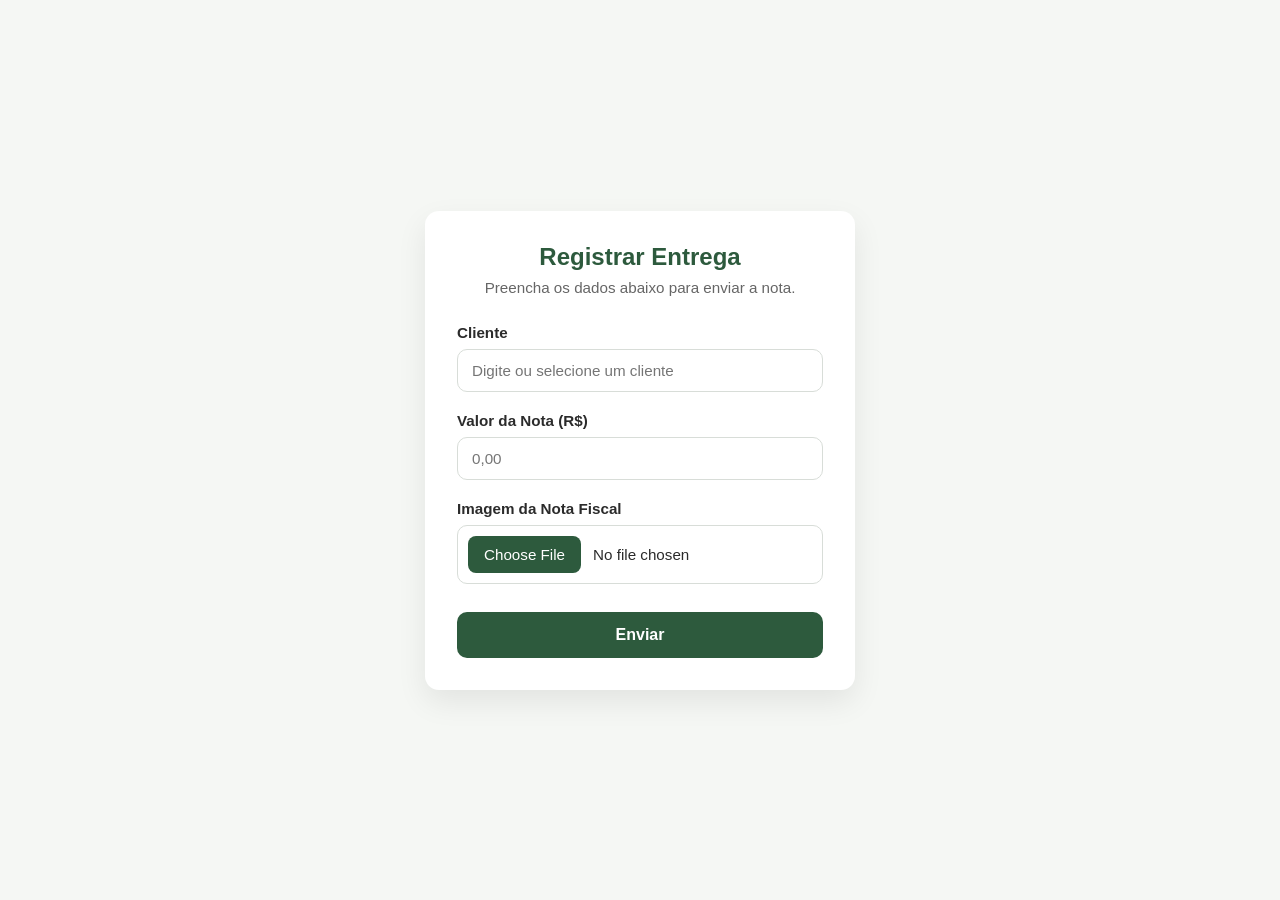
==== pages/entregas/entrega.html @ 6b3a6e83 "ainda testando autocomplete" ====
<!DOCTYPE html>
<html lang="pt-BR">

<head>
    <meta charset="UTF-8">
    <meta name="viewport" content="width=device-width, initial-scale=1.0">
    <title>REGISTRO de Nota SOS</title>
    <link rel="stylesheet" href="entrega.css">
</head>

<body>

    <main class="container">
        <div class="card-entrega">

            <h2>Registrar Entrega</h2>
            <p>Preencha os dados abaixo para enviar a nota.</p>

            <form id="form-entrega">

                <div class="campo">
                    <label for="cliente">Cliente</label>
                    <div class="autocomplete">
                        <input type="text" id="cliente" name="cliente" placeholder="Digite ou selecione um cliente"
                            autocomplete="off" required>
                        <div id="lista-clientes" class="autocomplete-list"></div>
                    </div>
                </div>

                <div class="campo">
                    <label for="valorNota">Valor da Nota (R$)</label>
                    <input type="number" id="valorNota" name="valorNota" placeholder="0,00" step="0.01" min="0"
                        required>
                </div>

                <div class="campo">
                    <label for="imagemNota">Imagem da Nota Fiscal</label>
                    <input type="file" id="imagemNota" name="img" accept="image/*" capture="environment">
                </div>

                <button type="submit" id="btnEnviar">
                    Enviar
                </button>

            </form>

        </div>
    </main>
    <script src="entrega.js" defer></script>
</body>

</html>
---- pages/entregas/entrega.css ----
* {
    margin: 0;
    padding: 0;
    box-sizing: border-box;
}

:root {
    --verde: #2D5A3D;
    --verde-hover: #244A32;
    --fundo: #f5f7f4;
    --branco: #ffffff;
    --texto: #2b2b2b;
    --borda: #d8ddd8;
    --sombra: 0 12px 30px rgba(0, 0, 0, .08);
    --radius: 14px;
}

body {
    min-height: 100vh;
    font-family: Arial, Helvetica, sans-serif;
    background: var(--fundo);
    display: flex;
    justify-content: center;
    align-items: center;
    color: var(--texto);
}

.container {
    width: 100%;
    display: flex;
    justify-content: center;
    padding: 20px;
}

.card-entrega {
    width: 100%;
    max-width: 430px;
    background: var(--branco);
    border-radius: var(--radius);
    box-shadow: var(--sombra);
    padding: 32px;
}

.card-entrega h2 {
    text-align: center;
    margin-bottom: 8px;
    color: var(--verde);
}

.card-entrega p {
    text-align: center;
    margin-bottom: 28px;
    color: #666;
    font-size: .95rem;
}

#form-entrega {
    display: flex;
    flex-direction: column;
    gap: 20px;
}

.campo {
    display: flex;
    flex-direction: column;
    gap: 8px;
}

.campo label {
    font-weight: 600;
    font-size: .95rem;
}

.campo input {
    width: 100%;
    padding: 12px 14px;
    border: 1px solid var(--borda);
    border-radius: 10px;
    font-size: .95rem;
    transition: .2s;
}

.campo input:focus {
    outline: none;
    border-color: var(--verde);
    box-shadow: 0 0 0 3px rgba(45, 90, 61, .15);
}

input[type="file"] {
    padding: 10px;
    cursor: pointer;
}

input[type="file"]::file-selector-button {
    border: none;
    background: var(--verde);
    color: white;
    padding: 10px 16px;
    border-radius: 8px;
    cursor: pointer;
    margin-right: 12px;
    transition: .2s;
}

input[type="file"]::file-selector-button:hover {
    background: var(--verde-hover);
}

#btnEnviar {
    margin-top: 8px;
    border: none;
    background: var(--verde);
    color: white;
    padding: 14px;
    border-radius: 10px;
    font-size: 1rem;
    font-weight: bold;
    cursor: pointer;
    transition: .2s;
}

#btnEnviar:hover {
    background: var(--verde-hover);
}

#btnEnviar:active {
    transform: scale(.98);
}

@media (max-width: 500px) {
    .card-entrega {
        padding: 24px;
    }
}
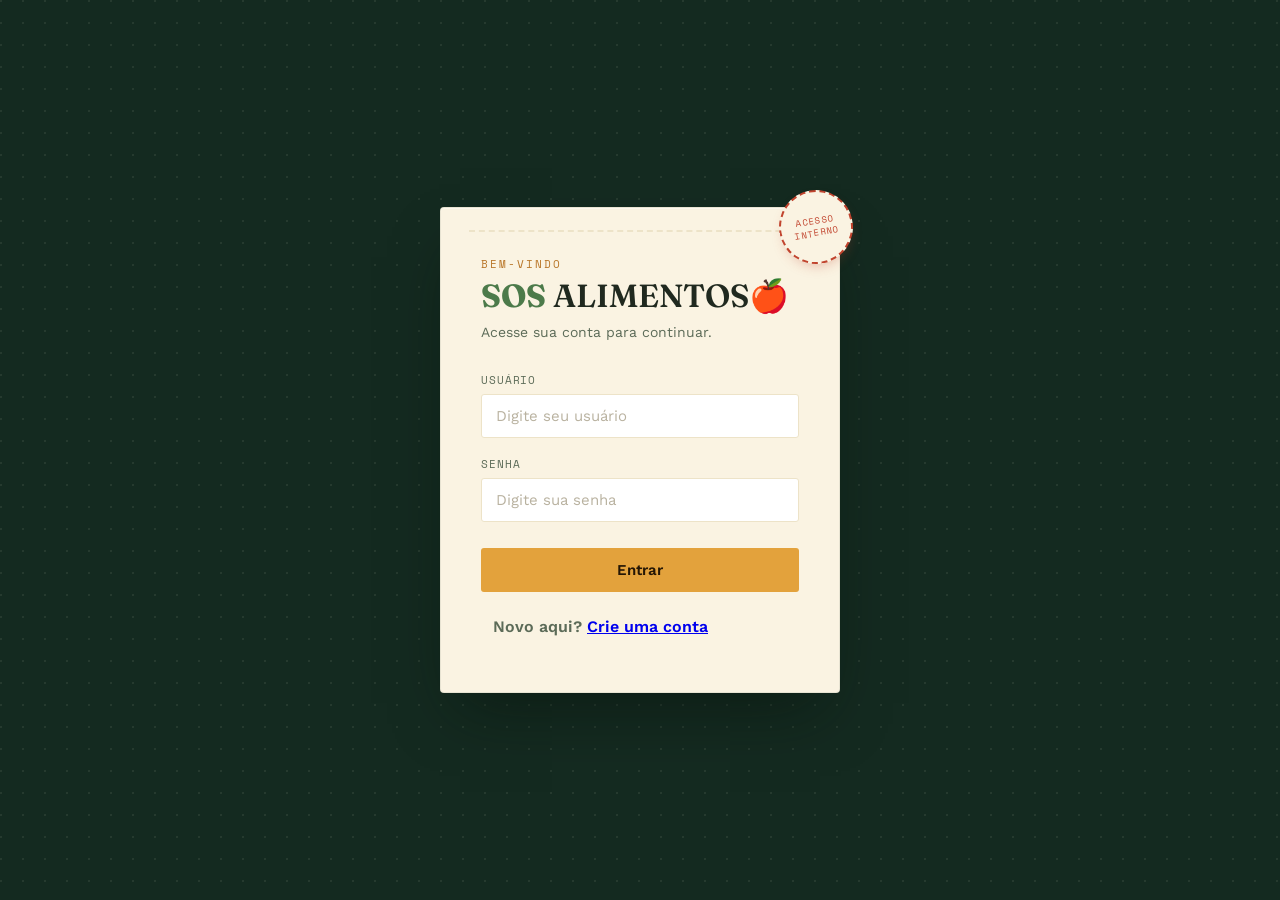
==== commit 82e987de: "FINALIZADO GRACAS A DEUS" ====
--- a/pages/entregas/entrega.html
+++ b/pages/entregas/entrega.html
@@ -10,7 +10,13 @@
 
 <body>
 
+    <header class="topo">
+        <span class="topo-titulo">SOS Alimentos</span>
+        <button type="button" id="btnSair" class="btn-sair">Sair</button>
+    </header>
+
     <main class="container">
+        
         <div class="card-entrega">
 
             <h2>Registrar Entrega</h2>
@@ -35,18 +41,40 @@
 
                 <div class="campo">
                     <label for="imagemNota">Imagem da Nota Fiscal</label>
-                    <input type="file" id="imagemNota" name="img" accept="image/*" capture="environment">
+                    <div class="campo-arquivo">
+                        <label for="imagemNota" class="btn-arquivo">Escolher arquivo</label>
+                        <span id="nomeArquivo" class="nome-arquivo">Nenhum arquivo selecionado</span>
+                        <input type="file" id="imagemNota" name="img" accept="image/*" capture="environment"
+                            class="input-arquivo-oculto">
+                    </div>
                 </div>
 
                 <button type="submit" id="btnEnviar">
                     Enviar
                 </button>
-
+                
             </form>
 
         </div>
     </main>
     <script src="entrega.js" defer></script>
+    <script>
+        // Evento de Logout
+        document.getElementById("btnSair").addEventListener("click", async (event) => {
+            event.preventDefault();
+            try {
+                await fetch("https://sos-alimentos-servidor.onrender.com/api/auth/logout", {
+                    method: "POST",
+                    credentials: "include",
+                });
+            } catch (erro) {
+                console.error("Erro ao fazer logout na API:", erro);
+            } finally {
+                sessionStorage.clear();
+                window.location.href = "../login/login.html";
+            }
+        });
+    </script>
 </body>
 
 </html>
--- a/pages/entregas/entrega.css
+++ b/pages/entregas/entrega.css
@@ -1,134 +1,376 @@
+@import url("https://fonts.googleapis.com/css2?family=Fraunces:opsz,wght@9..144,400;9..144,600;9..144,700&family=Work+Sans:wght@400;500;600&family=Space+Mono:wght@400;700&display=swap");
+
+:root {
+    --verde-mata: #142A20;
+    --verde-mata-2: #1D3B2C;
+    --papel: #FAF3E2;
+    --papel-sombra: #EDE3C8;
+    --tinta: #20291F;
+    --tinta-suave: #5C6B58;
+    --dourado: #E3A23C;
+    --dourado-escuro: #B9772A;
+    --tomate: #C1442E;
+    --folha: #4C7A4A;
+
+    --fonte-display: "Fraunces", serif;
+    --fonte-texto: "Work Sans", sans-serif;
+    --fonte-utilitaria: "Space Mono", monospace;
+}
+
 * {
+    box-sizing: border-box;
+}
+
+html,
+body {
+    height: 100%;
+}
+
+body {
     margin: 0;
+    font-family: var(--fonte-texto);
+    color: var(--tinta);
+    background-color: var(--verde-mata);
+    background-image:
+        radial-gradient(circle at 1px 1px, rgba(250, 243, 226, 0.08) 1px, transparent 0);
+    background-size: 22px 22px;
+    min-height: 100%;
+}
+
+/* ---------- Topo / barra de sessão ---------- */
+
+.topo {
+    display: flex;
+    align-items: center;
+    justify-content: space-between;
+    padding: 16px 20px;
+    background: var(--verde-mata-2);
+    border-bottom: 1px solid rgba(250, 243, 226, 0.08);
+}
+
+.topo-titulo {
+    font-family: var(--fonte-display);
+    font-weight: 600;
+    font-size: 18px;
+    color: var(--papel);
+    letter-spacing: 0.01em;
+}
+
+.btn-sair {
+    font-family: var(--fonte-utilitaria);
+    font-size: 11px;
+    text-transform: uppercase;
+    letter-spacing: 0.08em;
+    padding: 9px 14px;
+    border: 1.5px solid rgba(250, 243, 226, 0.3);
+    border-radius: 3px;
+    background: transparent;
+    color: var(--papel);
+    cursor: pointer;
+    transition: border-color 0.15s ease, background 0.15s ease, color 0.15s ease;
+}
+
+.btn-sair:hover {
+    border-color: var(--tomate);
+    background: rgba(193, 68, 46, 0.15);
+    color: #fff;
+}
+
+.btn-sair:focus-visible {
+    outline: 2px solid var(--dourado);
+    outline-offset: 2px;
+}
+
+/* ---------- Layout geral ---------- */
+
+.container {
+    min-height: calc(100vh - 60px);
+    display: flex;
+    align-items: center;
+    justify-content: center;
+    padding: 32px 20px 48px;
+}
+
+/* ---------- Cartão de registro (recibo) ---------- */
+
+.card-entrega {
+    position: relative;
+    width: 100%;
+    max-width: 420px;
+    background: var(--papel);
+    border-radius: 4px;
+    padding: 40px 32px 36px;
+    box-shadow:
+        0 1px 0 rgba(255, 255, 255, 0.4) inset,
+        0 30px 60px -20px rgba(6, 16, 10, 0.55);
+    border: 1px solid rgba(20, 42, 32, 0.08);
+    overflow: visible;
+}
+
+/* Serrilha de cupom fiscal no topo do card */
+.card-entrega::before {
+    content: "";
+    position: absolute;
+    top: 22px;
+    left: 28px;
+    right: 28px;
+    height: 0;
+    border-top: 2px dashed var(--papel-sombra);
+}
+
+/* Carimbo — elemento assinatura, ecoa o selo do login como "recibo em trânsito" */
+.card-entrega::after {
+    content: "EM ROTA";
+    position: absolute;
+    top: -18px;
+    right: -14px;
+    width: 74px;
+    height: 74px;
+    border-radius: 50%;
+    border: 2px dashed var(--tomate);
+    display: flex;
+    align-items: center;
+    justify-content: center;
+    transform: rotate(-10deg);
+    background: var(--papel);
+    color: var(--tomate);
+    font-family: var(--fonte-utilitaria);
+    font-size: 9px;
+    letter-spacing: 0.05em;
+    text-align: center;
+    line-height: 1.3;
+    text-transform: uppercase;
+    box-shadow: 0 6px 14px -6px rgba(193, 68, 46, 0.4);
+    user-select: none;
+}
+
+.card-entrega h2 {
+    font-family: var(--fonte-display);
+    font-optical-sizing: auto;
+    font-weight: 600;
+    font-size: 28px;
+    line-height: 1.1;
+    margin: 0 0 8px;
+    color: var(--tinta);
+}
+
+.card-entrega > p {
+    font-size: 14px;
+    color: var(--tinta-suave);
+    margin: 0 0 30px;
+}
+
+/* ---------- Formulário ---------- */
+
+form {
+    display: flex;
+    flex-direction: column;
+}
+
+.campo {
+    display: flex;
+    flex-direction: column;
+}
+
+.campo:not(:first-of-type) {
+    margin-top: 20px;
+}
+
+label {
+    font-family: var(--fonte-utilitaria);
+    font-size: 11px;
+    text-transform: uppercase;
+    letter-spacing: 0.08em;
+    color: var(--tinta-suave);
+    margin-bottom: 6px;
+}
+
+input[type="text"],
+input[type="number"] {
+    font-family: var(--fonte-texto);
+    font-size: 15px;
+    padding: 12px 14px;
+    border: 1.5px solid var(--papel-sombra);
+    border-radius: 3px;
+    background: #fff;
+    color: var(--tinta);
+    outline: none;
+    width: 100%;
+    transition: border-color 0.15s ease, box-shadow 0.15s ease;
+}
+
+input::placeholder {
+    color: #b9b2a0;
+}
+
+input:focus {
+    border-color: var(--folha);
+    box-shadow: 0 0 0 3px rgba(76, 122, 74, 0.18);
+}
+
+input:focus-visible {
+    outline: 2px solid var(--folha);
+    outline-offset: 2px;
+}
+
+input[type="number"]::-webkit-inner-spin-button,
+input[type="number"]::-webkit-outer-spin-button {
+    -webkit-appearance: none;
+    margin: 0;
+}
+
+/* Campo de imagem — o input nativo fica escondido (mas acessível/focável);
+   o botão e o nome do arquivo abaixo são elementos nossos, com texto em PT-BR */
+.input-arquivo-oculto {
+    position: absolute;
+    width: 1px;
+    height: 1px;
     padding: 0;
-    box-sizing: border-box;
-}
-
-:root {
-    --verde: #2D5A3D;
-    --verde-hover: #244A32;
-    --fundo: #f5f7f4;
-    --branco: #ffffff;
-    --texto: #2b2b2b;
-    --borda: #d8ddd8;
-    --sombra: 0 12px 30px rgba(0, 0, 0, .08);
-    --radius: 14px;
-}
-
-body {
-    min-height: 100vh;
-    font-family: Arial, Helvetica, sans-serif;
-    background: var(--fundo);
-    display: flex;
-    justify-content: center;
+    margin: -1px;
+    overflow: hidden;
+    clip: rect(0, 0, 0, 0);
+    white-space: nowrap;
+    border: 0;
+}
+
+.campo-arquivo {
+    display: flex;
     align-items: center;
-    color: var(--texto);
-}
-
-.container {
-    width: 100%;
-    display: flex;
-    justify-content: center;
-    padding: 20px;
-}
-
-.card-entrega {
-    width: 100%;
-    max-width: 430px;
-    background: var(--branco);
-    border-radius: var(--radius);
-    box-shadow: var(--sombra);
-    padding: 32px;
-}
-
-.card-entrega h2 {
-    text-align: center;
-    margin-bottom: 8px;
-    color: var(--verde);
-}
-
-.card-entrega p {
-    text-align: center;
-    margin-bottom: 28px;
-    color: #666;
-    font-size: .95rem;
-}
-
-#form-entrega {
-    display: flex;
-    flex-direction: column;
-    gap: 20px;
-}
-
-.campo {
-    display: flex;
-    flex-direction: column;
-    gap: 8px;
-}
-
-.campo label {
+    gap: 12px;
+    padding: 10px 12px;
+    border: 1.5px dashed var(--papel-sombra);
+    border-radius: 3px;
+    background: var(--papel-sombra);
+    transition: border-color 0.15s ease;
+}
+
+.campo-arquivo:focus-within {
+    outline: 2px solid var(--folha);
+    outline-offset: 2px;
+    border-color: var(--folha);
+}
+
+.btn-arquivo {
+    font-family: var(--fonte-utilitaria);
+    font-size: 11px;
+    text-transform: uppercase;
+    letter-spacing: 0.06em;
+    padding: 9px 14px;
+    border: none;
+    border-radius: 3px;
+    background: var(--folha);
+    color: var(--papel);
+    cursor: pointer;
+    white-space: nowrap;
+    transition: background 0.15s ease;
+}
+
+.btn-arquivo:hover {
+    background: var(--verde-mata-2);
+}
+
+.nome-arquivo {
+    font-size: 13px;
+    color: var(--tinta-suave);
+    overflow: hidden;
+    text-overflow: ellipsis;
+    white-space: nowrap;
+}
+
+/* ---------- Autocomplete de cliente ---------- */
+
+.autocomplete {
+    position: relative;
+}
+
+.autocomplete-list {
+    position: absolute;
+    top: calc(100% + 4px);
+    left: 0;
+    right: 0;
+    max-height: 220px;
+    overflow-y: auto;
+    background: #fff;
+    border: 1.5px solid var(--papel-sombra);
+    border-radius: 3px;
+    box-shadow: 0 12px 24px -12px rgba(6, 16, 10, 0.35);
+    z-index: 10;
+    display: none;
+}
+
+.autocomplete-list:not(:empty) {
+    display: block;
+}
+
+.autocomplete-item {
+    padding: 11px 14px;
+    font-size: 14px;
+    color: var(--tinta);
+    cursor: pointer;
+    border-bottom: 1px solid var(--papel-sombra);
+}
+
+.autocomplete-item:last-child {
+    border-bottom: none;
+}
+
+.autocomplete-item:hover,
+.autocomplete-item--ativo {
+    background: rgba(76, 122, 74, 0.1);
+    color: var(--folha);
+}
+
+/* ---------- Botão de envio ---------- */
+
+button#btnEnviar {
+    margin-top: 28px;
+    font-family: var(--fonte-texto);
     font-weight: 600;
-    font-size: .95rem;
-}
-
-.campo input {
-    width: 100%;
-    padding: 12px 14px;
-    border: 1px solid var(--borda);
-    border-radius: 10px;
-    font-size: .95rem;
-    transition: .2s;
-}
-
-.campo input:focus {
-    outline: none;
-    border-color: var(--verde);
-    box-shadow: 0 0 0 3px rgba(45, 90, 61, .15);
-}
-
-input[type="file"] {
-    padding: 10px;
+    font-size: 15px;
+    padding: 14px 18px;
+    border: none;
+    border-radius: 3px;
+    background: var(--dourado);
+    color: #241605;
     cursor: pointer;
-}
-
-input[type="file"]::file-selector-button {
-    border: none;
-    background: var(--verde);
-    color: white;
-    padding: 10px 16px;
-    border-radius: 8px;
-    cursor: pointer;
-    margin-right: 12px;
-    transition: .2s;
-}
-
-input[type="file"]::file-selector-button:hover {
-    background: var(--verde-hover);
-}
-
-#btnEnviar {
-    margin-top: 8px;
-    border: none;
-    background: var(--verde);
-    color: white;
-    padding: 14px;
-    border-radius: 10px;
-    font-size: 1rem;
-    font-weight: bold;
-    cursor: pointer;
-    transition: .2s;
-}
-
-#btnEnviar:hover {
-    background: var(--verde-hover);
-}
-
-#btnEnviar:active {
-    transform: scale(.98);
-}
-
-@media (max-width: 500px) {
+    transition: background 0.15s ease, transform 0.1s ease;
+}
+
+button#btnEnviar:hover:not(:disabled) {
+    background: var(--dourado-escuro);
+    color: var(--papel);
+}
+
+button#btnEnviar:active:not(:disabled) {
+    transform: translateY(1px);
+}
+
+button#btnEnviar:focus-visible {
+    outline: 2px solid var(--folha);
+    outline-offset: 2px;
+}
+
+button#btnEnviar:disabled {
+    opacity: 0.7;
+    cursor: wait;
+}
+
+@media (prefers-reduced-motion: reduce) {
+    * {
+        transition: none !important;
+    }
+}
+
+@media (max-width: 420px) {
     .card-entrega {
-        padding: 24px;
+        padding: 34px 22px 28px;
+    }
+
+    .card-entrega h2 {
+        font-size: 24px;
+    }
+
+    .topo {
+        padding: 14px 16px;
     }
 }
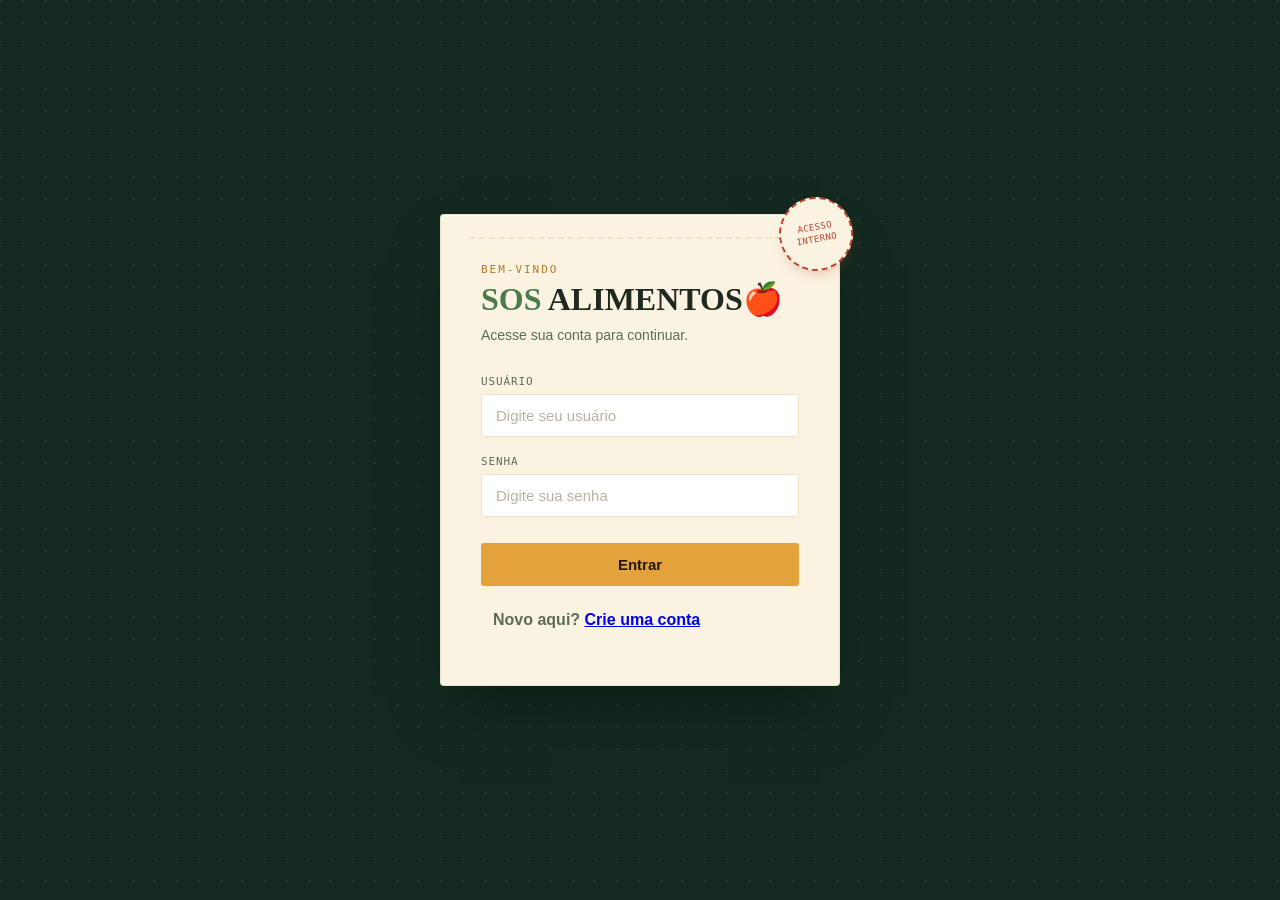
==== commit c188733a: "responsividade para safari" ====
--- a/pages/entregas/entrega.html
+++ b/pages/entregas/entrega.html
@@ -3,7 +3,7 @@
 
 <head>
     <meta charset="UTF-8">
-    <meta name="viewport" content="width=device-width, initial-scale=1.0">
+    <meta name="viewport" content="width=device-width, initial-scale=1.0, maximum-scale=1.0, user-scalable=no">
     <title>REGISTRO de Nota SOS</title>
     <link rel="stylesheet" href="entrega.css">
 </head>
@@ -16,7 +16,7 @@
     </header>
 
     <main class="container">
-        
+
         <div class="card-entrega">
 
             <h2>Registrar Entrega</h2>
@@ -52,7 +52,7 @@
                 <button type="submit" id="btnEnviar">
                     Enviar
                 </button>
-                
+
             </form>
 
         </div>
--- a/pages/entregas/entrega.css
+++ b/pages/entregas/entrega.css
@@ -24,6 +24,11 @@
 html,
 body {
     height: 100%;
+    width: 100%;
+    overflow: hidden;
+    position: fixed;
+    inset: 0;
+    overscroll-behavior: none;
 }
 
 body {
@@ -34,12 +39,17 @@
     background-image:
         radial-gradient(circle at 1px 1px, rgba(250, 243, 226, 0.08) 1px, transparent 0);
     background-size: 22px 22px;
-    min-height: 100%;
+    display: flex;
+    flex-direction: column;
+    height: 100vh;
+    height: 100dvh;
+    /* dvh acompanha a altura real da tela no celular, descontando a barra do navegador */
 }
 
 /* ---------- Topo / barra de sessão ---------- */
 
 .topo {
+    flex-shrink: 0;
     display: flex;
     align-items: center;
     justify-content: space-between;
@@ -84,7 +94,14 @@
 /* ---------- Layout geral ---------- */
 
 .container {
-    min-height: calc(100vh - 60px);
+    flex: 1;
+    min-height: 0;
+    /* necessário pra flex:1 respeitar overflow-y do filho, em vez de esticar */
+    overflow-y: auto;
+    -webkit-overflow-scrolling: touch;
+    overscroll-behavior: contain;
+    /* válvula de segurança: se o conteúdo não couber (tela bem pequena), rola
+       só aqui dentro — a página em volta (html/body) continua parada */
     display: flex;
     align-items: center;
     justify-content: center;
@@ -154,7 +171,7 @@
     color: var(--tinta);
 }
 
-.card-entrega > p {
+.card-entrega>p {
     font-size: 14px;
     color: var(--tinta-suave);
     margin: 0 0 30px;
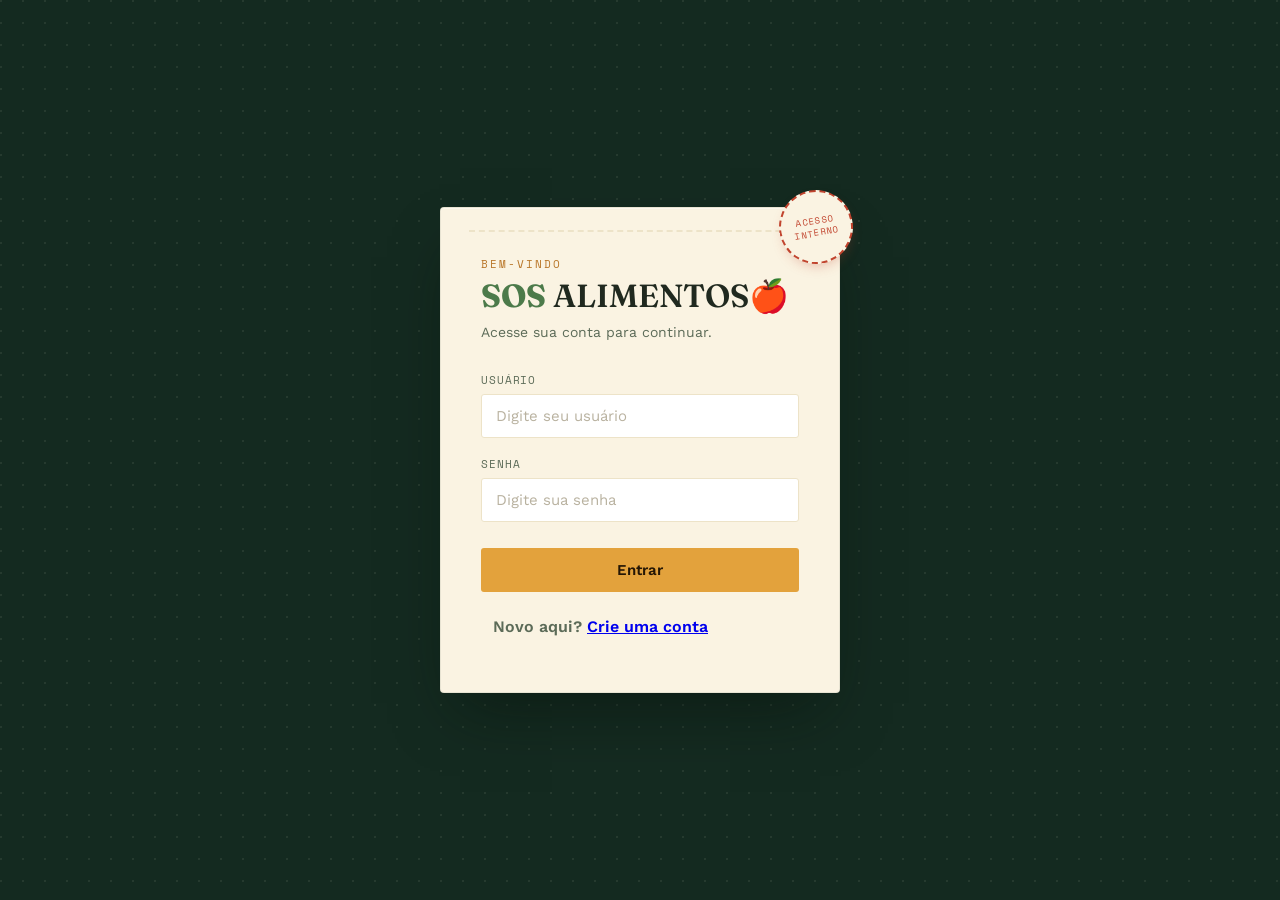
==== commit f2a47e4d: "erro ao conectar com o servidor" ====
--- a/pages/entregas/entrega.html
+++ b/pages/entregas/entrega.html
@@ -4,7 +4,7 @@
 <head>
     <meta charset="UTF-8">
     <meta name="viewport" content="width=device-width, initial-scale=1.0, maximum-scale=1.0, user-scalable=no">
-    <title>REGISTRO de Nota SOS</title>
+    <title>Registro de Nota SOS</title>
     <link rel="stylesheet" href="entrega.css">
 </head>
 
@@ -21,6 +21,9 @@
 
             <h2>Registrar Entrega</h2>
             <p>Preencha os dados abaixo para enviar a nota.</p>
+
+            <!-- Área de feedback -->
+            <div id="feedback" class="feedback"></div>
 
             <form id="form-entrega">
 
@@ -57,6 +60,7 @@
 
         </div>
     </main>
+
     <script src="entrega.js" defer></script>
     <script>
         // Evento de Logout
--- a/pages/entregas/entrega.css
+++ b/pages/entregas/entrega.css
@@ -372,6 +372,40 @@
     cursor: wait;
 }
 
+/* ---------- Feedback de envio ---------- */
+
+.feedback {
+    margin-bottom: 20px;
+    font-size: 14px;
+    font-family: var(--fonte-texto);
+    padding: 10px 14px;
+    border-radius: 3px;
+    display: none;
+    /* começa invisível */
+}
+
+.feedback--sucesso {
+    display: block;
+    background: rgba(76, 122, 74, 0.15);
+    border: 1.5px solid var(--folha);
+    color: var(--folha);
+}
+
+.feedback--erro {
+    display: block;
+    background: rgba(193, 68, 46, 0.15);
+    border: 1.5px solid var(--tomate);
+    color: var(--tomate);
+}
+
+.feedback--info {
+    display: block;
+    background: rgba(227, 162, 60, 0.15);
+    border: 1.5px solid var(--dourado);
+    color: var(--dourado-escuro);
+}
+
+
 @media (prefers-reduced-motion: reduce) {
     * {
         transition: none !important;
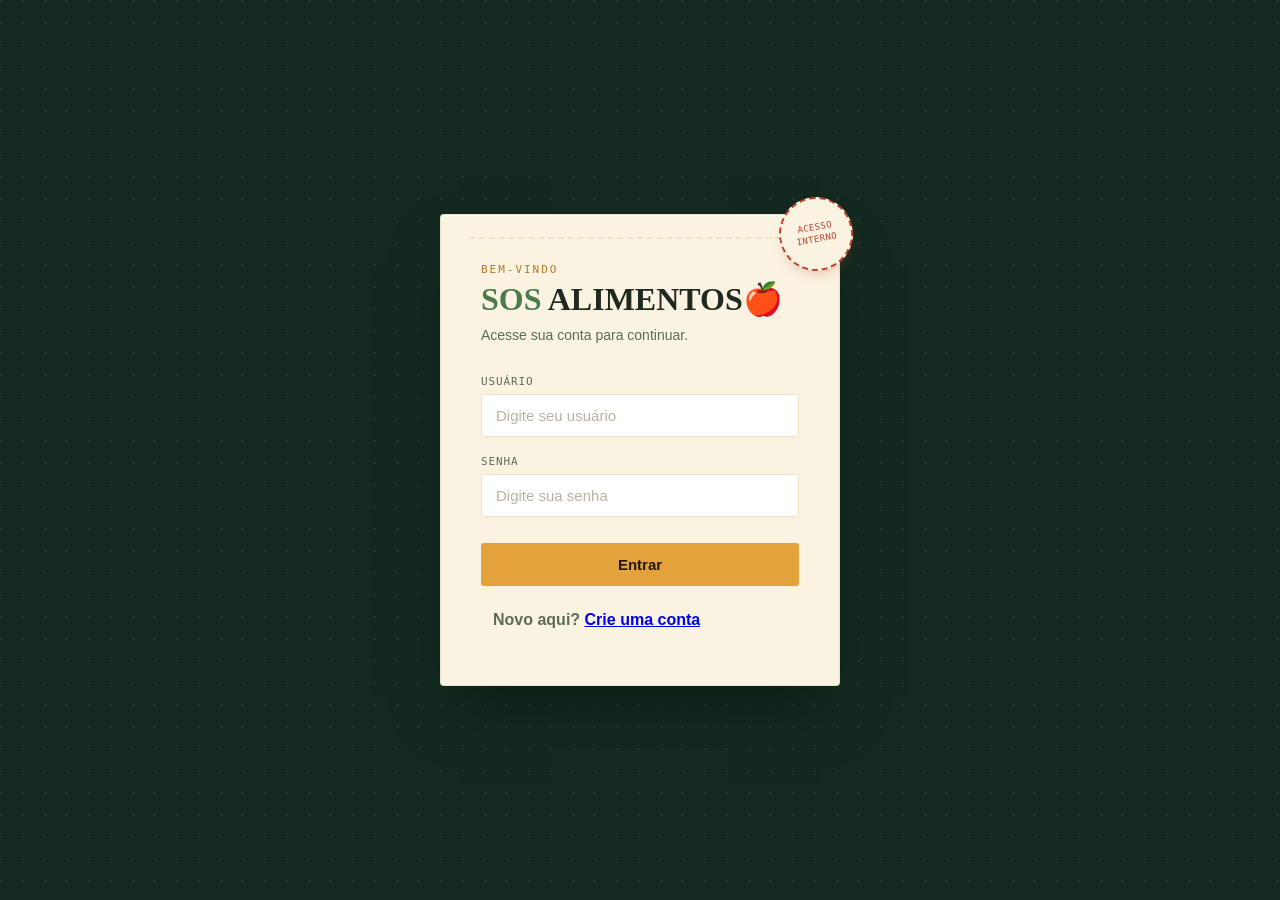
==== commit 7d33cb69: "fila" ====
--- a/pages/entregas/entrega.html
+++ b/pages/entregas/entrega.html
@@ -24,6 +24,9 @@
 
             <!-- Área de feedback -->
             <div id="feedback" class="feedback"></div>
+            <div id="fila-pendentes" class="fila-pendentes"></div>
+
+            <!-- Área de feedback -->
 
             <form id="form-entrega">
 
@@ -51,6 +54,13 @@
                             class="input-arquivo-oculto">
                     </div>
                 </div>
+
+                <input type="hidden" id="notaJaPagaEntrega" name="pago" value="false">
+                <button type="button" id="btnNotaJaPagaEntrega" class="btn-toggle-pagamento" aria-pressed="false">
+                    💰 Registrar como já paga
+                </button>
+                <p class="ajuda-toggle-pagamento">Marque isso se o cliente já pagou essa entrega na hora. Se
+                    deixar desmarcado, a nota entra como pendente de pagamento.</p>
 
                 <button type="submit" id="btnEnviar">
                     Enviar
@@ -81,4 +91,4 @@
     </script>
 </body>
 
-</html>+</html>
--- a/pages/entregas/entrega.css
+++ b/pages/entregas/entrega.css
@@ -337,6 +337,46 @@
     color: var(--folha);
 }
 
+/* ---------- Toggle "já paga" ---------- */
+
+.btn-toggle-pagamento {
+    margin-top: 22px;
+    width: 100%;
+    font-family: var(--fonte-texto);
+    font-weight: 600;
+    font-size: 14px;
+    padding: 13px 16px;
+    border: 1.5px dashed var(--tinta-suave);
+    border-radius: 3px;
+    background: var(--papel-sombra);
+    color: var(--tinta-suave);
+    cursor: pointer;
+    transition: background 0.15s ease, border-color 0.15s ease, color 0.15s ease;
+}
+
+.btn-toggle-pagamento:hover {
+    border-color: var(--folha);
+    color: var(--folha);
+}
+
+.btn-toggle-pagamento.ativo {
+    border: 1.5px solid var(--folha);
+    background: rgba(76, 122, 74, 0.12);
+    color: var(--folha);
+}
+
+.btn-toggle-pagamento:focus-visible {
+    outline: 2px solid var(--folha);
+    outline-offset: 2px;
+}
+
+.ajuda-toggle-pagamento {
+    margin: 8px 0 0;
+    font-size: 12px;
+    line-height: 1.4;
+    color: var(--tinta-suave);
+}
+
 /* ---------- Botão de envio ---------- */
 
 button#btnEnviar {
@@ -405,6 +445,25 @@
     color: var(--dourado-escuro);
 }
 
+/* ---------- Indicador da fila de envio pendente ---------- */
+
+.fila-pendentes {
+    margin: -8px 0 20px;
+    font-family: var(--fonte-utilitaria);
+    font-size: 11.5px;
+    letter-spacing: 0.01em;
+    display: none;
+}
+
+.fila-pendentes--ativa {
+    display: block;
+    padding: 8px 12px;
+    border-radius: 3px;
+    background: rgba(76, 122, 74, 0.1);
+    border: 1px dashed var(--folha);
+    color: var(--verde-mata-2);
+}
+
 
 @media (prefers-reduced-motion: reduce) {
     * {
@@ -424,4 +483,4 @@
     .topo {
         padding: 14px 16px;
     }
-}+}
